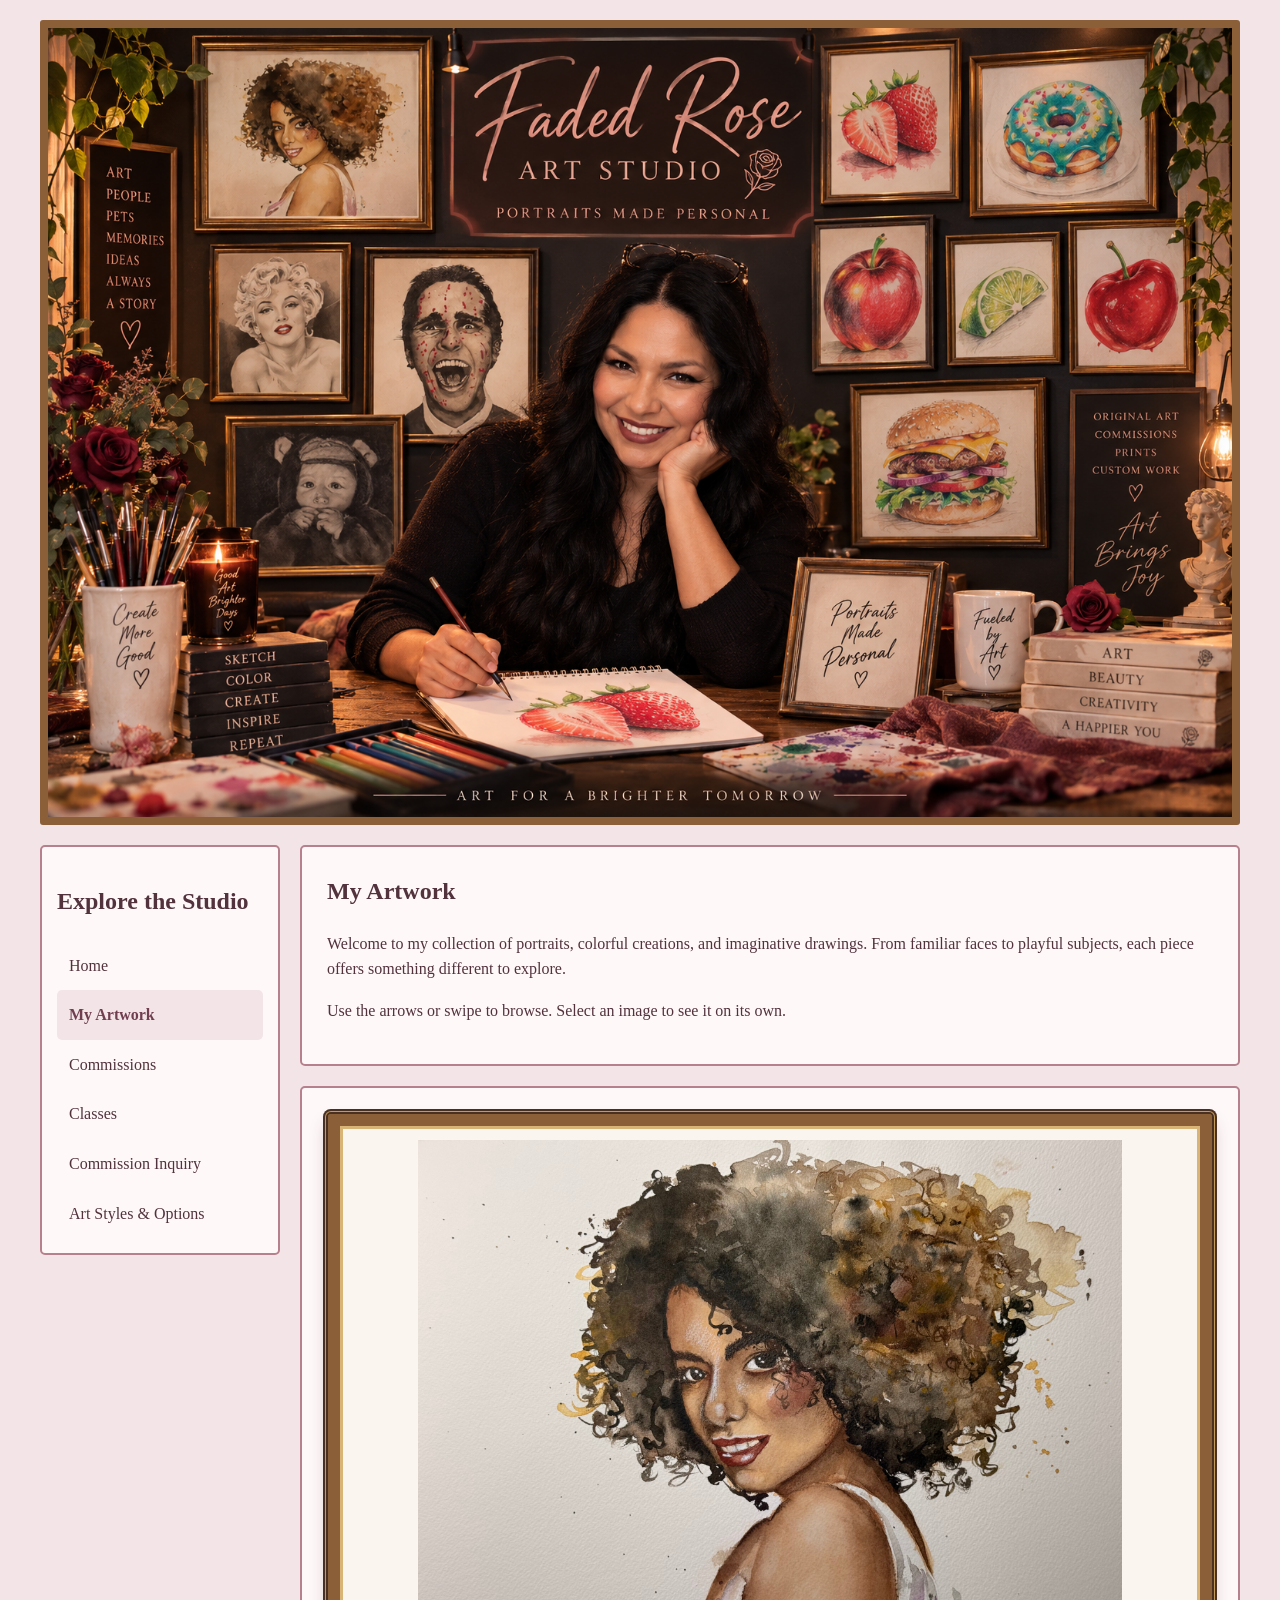
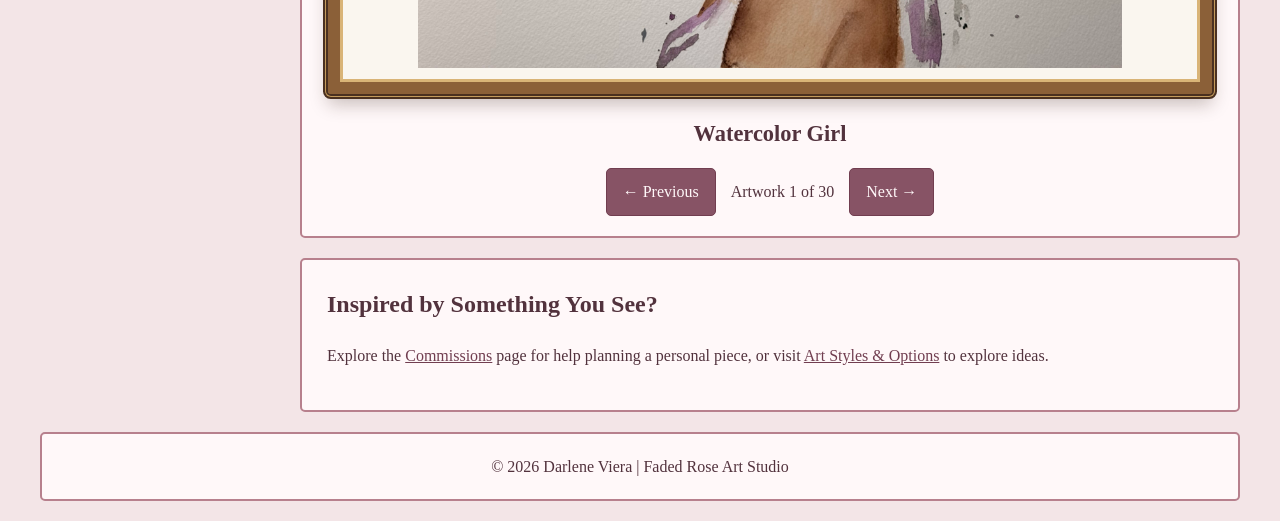
==== myArtwork.html @ 917ad541 "Add files via upload" ====
<!DOCTYPE html>
<html lang="en">

<head>
    <meta charset="UTF-8">
    <meta name="viewport" content="width=device-width, initial-scale=1.0">
    <meta name="description"
          content="Explore portraits, colorful creations, and imaginative artwork by Darlene Viera at Faded Rose Art Studio.">
    <title>My Artwork | Faded Rose Art Studio</title>
    <link rel="stylesheet" href="media.css">
    <script src="script.js" defer></script>
</head>

<body>
    <div class="container">

        <header class="studio-banner">
            <img class="studio-banner-image"
                 src="images/My Business Faded Rose 2.png"
                 alt="Faded Rose Art Studio — Portraits Made Personal">

            <!-- Bird animation reference:
            https://codepen.io/matchboxhero/pen/RLebOY -->
            <div class="bird-container bird-container--one"
                 aria-hidden="true">
                <div class="bird bird--one"></div>
            </div>

            <div class="bird-container bird-container--two"
                 aria-hidden="true">
                <div class="bird bird--two"></div>
            </div>

            <div class="bird-container bird-container--three"
                 aria-hidden="true">
                <div class="bird bird--three"></div>
            </div>

            <div class="bird-container bird-container--four"
                 aria-hidden="true">
                <div class="bird bird--four"></div>
            </div>
        </header>

        <aside>
            <h2>Explore the Studio</h2>

            <nav aria-label="Main navigation">
                <ul>
                    <li><a href="index.html">Home</a></li>
                    <li>
                        <a href="myArtwork.html" aria-current="page">
                            My Artwork
                        </a>
                    </li>
                    <li><a href="commissions.html">Commissions</a></li>
                    <li><a href="classes.html">Classes</a></li>
                    <li>
                        <a href="commission_inquiry.html">Commission Inquiry</a>
                    </li>
                    <li>
                        <a href="artStylesAndOptions.html">
                            Art Styles &amp; Options
                        </a>
                    </li>
                </ul>
            </nav>
        </aside>

        <main>
            <article>
                <h1>My Artwork</h1>
                <p>
                    Welcome to my collection of portraits, colorful
                    creations, and imaginative drawings. From familiar
                    faces to playful subjects, each piece offers
                    something different to explore.
                </p>
                <p>
                    Use the arrows or swipe to browse. Select an image
                    to see it on its own.
                </p>
            </article>

            <section class="artwork-carousel"
                     data-carousel
                     role="region"
                     aria-roledescription="carousel"
                     aria-label="Artwork collection"
                     tabindex="0">

                <figure class="carousel-figure">
                    <div class="carousel-stage">
                        <a href="images/Watercolor Girl.jpeg"
                           data-artwork-link>
                            <img src="images/Watercolor Girl.jpeg"
                                 alt="Watercolor Girl — artwork by Darlene Viera"
                                 data-artwork-image
                                 draggable="false">
                        </a>
                    </div>

                    <figcaption data-artwork-caption>
                        Watercolor Girl
                    </figcaption>
                </figure>

                <div class="carousel-controls">
                    <button type="button"
                            data-previous
                            aria-label="Previous artwork">
                        &#8592; Previous
                    </button>

                    <p data-artwork-status
                       role="status"
                       aria-live="polite"
                       aria-atomic="true">
                        Artwork 1 of 30
                    </p>

                    <button type="button"
                            data-next
                            aria-label="Next artwork">
                        Next &#8594;
                    </button>
                </div>

                <noscript>
                    <p>Enable JavaScript to browse the artwork carousel.</p>
                </noscript>
            </section>

            <article>
                <h2>Inspired by Something You See?</h2>
                <p>
                    Explore the
                    <a href="commissions.html">Commissions</a>
                    page for help planning a personal piece, or visit
                    <a href="artStylesAndOptions.html">
                        Art Styles &amp; Options</a>
                    to explore ideas.
                </p>
            </article>
        </main>

        <footer>
            <p>&copy; 2026 Darlene Viera | Faded Rose Art Studio</p>
        </footer>

    </div>
</body>
</html>
---- media.css ----
/* Faded Rose Art Studio */

*,
*::before,
*::after {
    box-sizing: border-box;
}

body {
    margin: 0;
    padding: 20px;
    background-color: #f3e5e7;
    color: #52323d;
    font-family: "Times New Roman", Times, serif;
    line-height: 1.6;
}

.container {
    display: grid;
    grid-template-areas:
        "header header"
        "sidebar content"
        "footer footer";
    grid-template-columns: 240px minmax(0, 1fr);
    gap: 20px;
    align-items: start;
    max-width: 1200px;
    margin: 0 auto;
}

/* Header */
header {
    grid-area: header;
    position: relative;
    overflow: hidden;
    padding: 50px 25px;
    border: 2px solid #b7808d;
    border-radius: 5px;
    background-color: #713e50;
    color: #fff8f9;
    text-align: center;
}

header h1,
header h2 {
    position: relative;
    z-index: 2;
}

header h1 {
    margin: 0 0 15px;
    font-size: clamp(2rem, 5vw, 3.5rem);
}

header h2 {
    max-width: 700px;
    margin: 0 auto;
    font-size: 1.25rem;
    font-weight: normal;
}

/* Full image banner */
header.studio-banner {
    padding: 0;
    background-image: none;
    isolation: isolate;
}

.studio-banner-image {
    display: block;
    width: 100%;
    height: auto;
}

/* Navigation */
aside {
    grid-area: sidebar;
    padding: 15px;
    border: 2px solid #b7808d;
    border-radius: 5px;
    background-color: #fff8f9;
}

nav ul {
    list-style: none;
    margin: 0;
    padding: 0;
}

nav li {
    list-style: none;
    margin: 0;
    padding: 0;
}

nav a {
    display: block;
    padding: 12px;
    border-radius: 5px;
    color: #52323d;
    text-decoration: none;
}

nav a:hover,
nav a:focus-visible,
nav a[aria-current="page"] {
    background-color: #f3e5e7;
    color: #713e50;
}

nav a[aria-current="page"] {
    font-weight: bold;
}

/* Main content */
main {
    grid-area: content;
    display: grid;
    min-width: 0;
    gap: 20px;
}

article {
    padding: 25px;
    border: 2px solid #b7808d;
    border-radius: 5px;
    background-color: #fff8f9;
    transition:
        transform 0.3s,
        box-shadow 0.3s,
        border-color 0.3s;
}

article:hover {
    transform: translateY(-5px);
    border-color: #52323d;
    box-shadow: 0 6px 12px rgba(113, 62, 80, 0.18);
}

article h1,
article h2 {
    margin-top: 0;
}

a {
    color: #713e50;
}

a:hover {
    color: #52323d;
}

a:focus-visible,
button:focus-visible,
input:focus-visible,
textarea:focus-visible,
select:focus-visible {
    outline: 3px solid #713e50;
    outline-offset: 3px;
}

::selection {
    background-color: #875365;
    color: #fff8f9;
}

/* Footer */
footer {
    grid-area: footer;
    padding: 20px;
    border: 2px solid #b7808d;
    border-radius: 5px;
    background-color: #fff8f9;
    color: #52323d;
    text-align: center;
}

footer p {
    margin: 0;
}

/* Flying birds
   Reference: https://codepen.io/matchboxhero/pen/RLebOY */
.bird {
    width: 88px;
    height: 125px;
    background-image: url("https://s3-us-west-2.amazonaws.com/s.cdpn.io/174479/bird-cells-new.svg");
    background-size: auto 100%;
    will-change: background-position;
    animation-name: fly-cycle;
    animation-timing-function: steps(10);
    animation-iteration-count: infinite;
}

.bird--one {
    animation-duration: 1s;
    animation-delay: -0.5s;
}

.bird--two {
    animation-duration: 0.9s;
    animation-delay: -0.75s;
}

.bird--three {
    animation-duration: 1.25s;
    animation-delay: -0.25s;
}

.bird--four {
    animation-duration: 1.1s;
    animation-delay: -0.5s;
}

.bird-container {
    position: absolute;
    z-index: 3;
    top: 12%;
    left: -10%;
    pointer-events: none;
    transform: scale(0) translateX(-10vw);
    will-change: transform;
    animation-name: fly-right-one;
    animation-timing-function: linear;
    animation-iteration-count: infinite;
}

.bird-container--one {
    animation-duration: 15s;
    animation-delay: 0s;
}

.bird-container--two {
    animation-duration: 16s;
    animation-delay: 1s;
}

.bird-container--three {
    animation-duration: 14.6s;
    animation-delay: 9.5s;
}

.bird-container--four {
    animation-duration: 16s;
    animation-delay: 10.25s;
}

@keyframes fly-cycle {
    100% {
        background-position: -900px 0;
    }
}

@keyframes fly-right-one {
    0% {
        transform: scale(0.3) translateX(-10vw);
    }

    10% {
        transform: translateY(2vh) translateX(10vw) scale(0.4);
    }

    20% {
        transform: translateY(0vh) translateX(30vw) scale(0.5);
    }

    30% {
        transform: translateY(4vh) translateX(50vw) scale(0.6);
    }

    40% {
        transform: translateY(2vh) translateX(70vw) scale(0.6);
    }

    50% {
        transform: translateY(0vh) translateX(90vw) scale(0.6);
    }

    60%,
    100% {
        transform: translateY(0vh) translateX(110vw) scale(0.6);
    }
}

/* Artwork carousel */
.artwork-carousel {
    min-width: 0;
    padding: 20px;
    border: 2px solid #b7808d;
    border-radius: 5px;
    background-color: #fff8f9;
}

.carousel-figure {
    margin: 0;
}

.carousel-stage {
    display: grid;
    place-items: center;
    height: clamp(260px, 55vw, 580px);
    border-radius: 5px;
    background-color: #f3e5e7;
}

.carousel-stage a {
    display: block;
    width: 100%;
    height: 100%;
    min-height: 0;
}

.carousel-stage img {
    display: block;
    width: 100%;
    height: 100%;
    object-fit: contain;
}

.carousel-figure figcaption {
    padding: 16px 0;
    text-align: center;
    font-size: 1.4rem;
    font-weight: bold;
}

.carousel-controls {
    display: flex;
    align-items: center;
    justify-content: center;
    flex-wrap: wrap;
    gap: 15px;
}

.carousel-controls p {
    margin: 0;
    text-align: center;
}

.carousel-controls button {
    min-height: 44px;
    padding: 10px 16px;
    border: 1px solid #713e50;
    border-radius: 5px;
    background-color: #875365;
    color: #fff8f9;
    font: inherit;
    cursor: pointer;
}

.carousel-controls button:hover {
    background-color: #713e50;
}

.artwork-carousel:focus-visible {
    outline: 3px solid #713e50;
    outline-offset: 4px;
}

/* Artwork gallery — available for individual artwork sections */
.artwork-gallery {
    display: grid;
    grid-template-columns: repeat(2, minmax(0, 1fr));
    gap: 24px;
}

.gallery-intro {
    grid-column: 1 / -1;
}

.artwork-card {
    min-width: 0;
    margin: 0;
    padding: 16px;
    border: 2px solid #b7808d;
    border-radius: 5px;
    background-color: #fff8f9;
}

.artwork-card > a {
    display: block;
}

.artwork-card img {
    display: block;
    width: 100%;
    height: auto;
}

.artwork-card figcaption {
    padding-top: 16px;
}

.artwork-card h2 {
    margin: 0 0 10px;
    font-size: 1.35rem;
}

.artwork-card p {
    margin: 0;
}

/* Tables and commissions */
table {
    width: 100%;
    table-layout: fixed;
    border: 2px solid #b7808d;
    border-collapse: collapse;
    overflow-wrap: anywhere;
}

caption {
    padding-bottom: 15px;
    text-align: left;
    font-style: italic;
}

th,
td {
    padding: 14px;
    border: 1px solid #b7808d;
    text-align: left;
    vertical-align: top;
}

thead,
tbody tr:nth-child(even) {
    background-color: #f3e5e7;
}

.commissions-content ol {
    padding-left: 24px;
}

.commissions-content li {
    margin-bottom: 15px;
}

/* Flexible cards for classes and art options */
.container-theories {
    display: flex;
    flex-flow: row wrap;
    justify-content: center;
    gap: 1rem;
}

.item {
    display: flex;
    flex-direction: column;
    align-items: center;
    justify-content: center;
    width: 200px;
    max-width: 100%;
    padding: 1rem;
    border: 1px solid #b7808d;
    border-radius: 12px;
}

/* Contact and request forms */
.contact {
    position: relative;
    display: flex;
    flex-direction: column;
    align-items: center;
    padding: 30px;
}

.contact .content {
    max-width: 800px;
    text-align: center;
}

.contact .content h2 {
    font-size: 2rem;
    font-weight: 500;
}

.container-contact {
    width: 100%;
}

.contact-info {
    display: grid;
    grid-template-columns: 1fr 2fr;
    align-items: start;
    gap: 30px;
}

.container-contact .contact-info {
    display: flex;
    flex-wrap: wrap;
    gap: 20px;
}

.contact-info .box {
    display: flex;
    padding: 20px 0;
}

.contact-info .box .text {
    margin-left: 20px;
}

.contact-form {
    width: 100%;
    min-width: 0;
    padding: 30px;
    background-color: #fff8f9;
}

.contact-form h2 {
    margin-top: 0;
    font-size: 1.875rem;
    font-weight: 500;
}

.contact-form .inputBox {
    position: relative;
    width: 100%;
    margin-top: 20px;
}

.contact-form .inputBox input,
.contact-form .inputBox textarea,
.contact-form .inputBox select {
    width: 100%;
    margin: 10px 0;
    padding: 10px;
    border: 0;
    border-bottom: 2px solid #b7808d;
    background-color: #f3e5e7;
    color: #52323d;
    font: inherit;
}

.contact-form .inputBox textarea {
    min-height: 120px;
    resize: vertical;
}

.contact-form .inputBox span {
    position: absolute;
    top: 0;
    left: 10px;
    margin: 10px 0;
    padding: 10px 0;
    pointer-events: none;
    transition: 0.3s;
}

.contact-form .inputBox input:focus ~ span,
.contact-form .inputBox input:valid ~ span,
.contact-form .inputBox textarea:focus ~ span,
.contact-form .inputBox textarea:valid ~ span {
    font-size: 12px;
    transform: translateY(-28px);
}

.contact-form .inputBox input[type="button"],
.contact-form .inputBox input[type="submit"],
.contact-form button {
    width: auto;
    min-height: 44px;
    padding: 10px 20px;
    border: none;
    border-radius: 5px;
    background-color: #875365;
    color: #fff8f9;
    font: inherit;
    cursor: pointer;
}

.contact-form .inputBox input[type="button"]:hover,
.contact-form .inputBox input[type="submit"]:hover,
.contact-form button:hover {
    background-color: #713e50;
}

#messageAlert {
    padding: 15px;
    border: 1px solid #b7808d;
    border-radius: 5px;
    background-color: #f3e5e7;
    color: #52323d;
}

/* Smaller screens */
@media screen and (max-width: 700px) {
    body {
        padding: 12px;
    }

    .container {
        grid-template-areas:
            "header"
            "sidebar"
            "content"
            "footer";
        grid-template-columns: minmax(0, 1fr);
    }

    header {
        padding: 35px 20px;
    }

    header.studio-banner {
        padding: 0;
    }

    article {
        padding: 20px;
    }

    .artwork-gallery,
    .contact-info {
        grid-template-columns: minmax(0, 1fr);
    }

    .artwork-carousel {
        padding: 12px;
    }

    .contact,
    .contact-form {
        padding: 15px;
    }
}

@media screen and (max-width: 600px) {
    th,
    td {
        padding: 8px;
    }
}

/* Respect visitors' reduced-motion settings */
@media (prefers-reduced-motion: reduce) {
    .bird-container {
        display: none;
    }

    article,
    .contact-form .inputBox span {
        transition: none;
    }

    article:hover {
        transform: none;
    }
}

/* Gallery frames inspired by the studio banner */
.carousel-stage,
.artwork-card > a,
main article > img {
    border: 12px solid #8b6038;
    border-radius: 3px;
    outline: 2px solid #4a3020;
    outline-offset: 0;
    background-color: #fff8f0;
    box-shadow:
        inset 0 0 0 3px #d9b477,
        0 0 0 3px #c39a5b,
        0 0 0 5px #4a3020,
        0 10px 18px rgba(53, 32, 22, 0.28);
}

/* An ivory mat around the carousel artwork */
.carousel-stage {
    padding: 14px;
    margin: 6px;
}

.carousel-stage img {
    object-fit: contain;
}

/* An ivory mat around gallery artwork */
.artwork-card > a {
    padding: 12px;
    margin: 6px;
}

.artwork-card img {
    width: 100%;
    height: auto;
}

/* Frame the artist photo */
main article > img {
    padding: 8px;
    margin: 8px 0 24px;
}

/* A matching outer frame for the banner */
header.studio-banner {
    border: 8px solid #8b6038;
    border-radius: 3px;
    box-shadow:
        0 0 0 2px #d9b477
        0 0 0 4px #4a3020,
        0 8px 16px rgba(53, 32, 22, 0.25);
}

/* Smaller frames on phones */
@media screen and (max-width: 700px) {
    .carousel-stage,
    .artwork-card > a,
    main article > img {
        border-width: 8px;
        padding: 8px;
    }

    header.studio-banner {
        border-width: 6px;
    }
}

/* Polished gallery presentation */
.artwork-card > a,
.carousel-stage {
    overflow: hidden;
    background-color: #faf6ef;
}

.artwork-card img,
.carousel-stage img,
main article > img {
    transition:
        transform 0.45s ease,
        box-shadow 0.45s ease;
}

/* A subtle zoom within the frame */
.artwork-card > a:hover img,
.artwork-card > a:focus-visible img,
.carousel-stage > a:hover img,
.carousel-stage > a:focus-visible img {
    transform: scale(1.025);
}

/* Give gallery cards a little depth */
.artwork-card {
    box-shadow: 0 4px 12px rgba(82, 50, 61, 0.08);
    transition: box-shadow 0.35s ease;
}

.artwork-card:hover,
.artwork-card:focus-within {
    box-shadow: 0 10px 24px rgba(82, 50, 61, 0.18);
}

/* Keep the artist photo still, with a softer shadow */
main article > img:hover {
    box-shadow:
        inset 0 0 0 3px #d9b477,
        0 0 0 3px #c39a5b,
        0 0 0 5px #4a3020,
        0 14px 24px rgba(53, 32, 22, 0.32);
}

/* Respect reduced-motion preferences */
@media (prefers-reduced-motion: reduce) {
    .artwork-card,
    .artwork-card img,
    .carousel-stage img,
    main article > img {
        transition: none;
    }

    .artwork-card > a:hover img,
    .artwork-card > a:focus-visible img,
    .carousel-stage > a:hover img,
    .carousel-stage > a:focus-visible img {
        transform: none;
    }
}
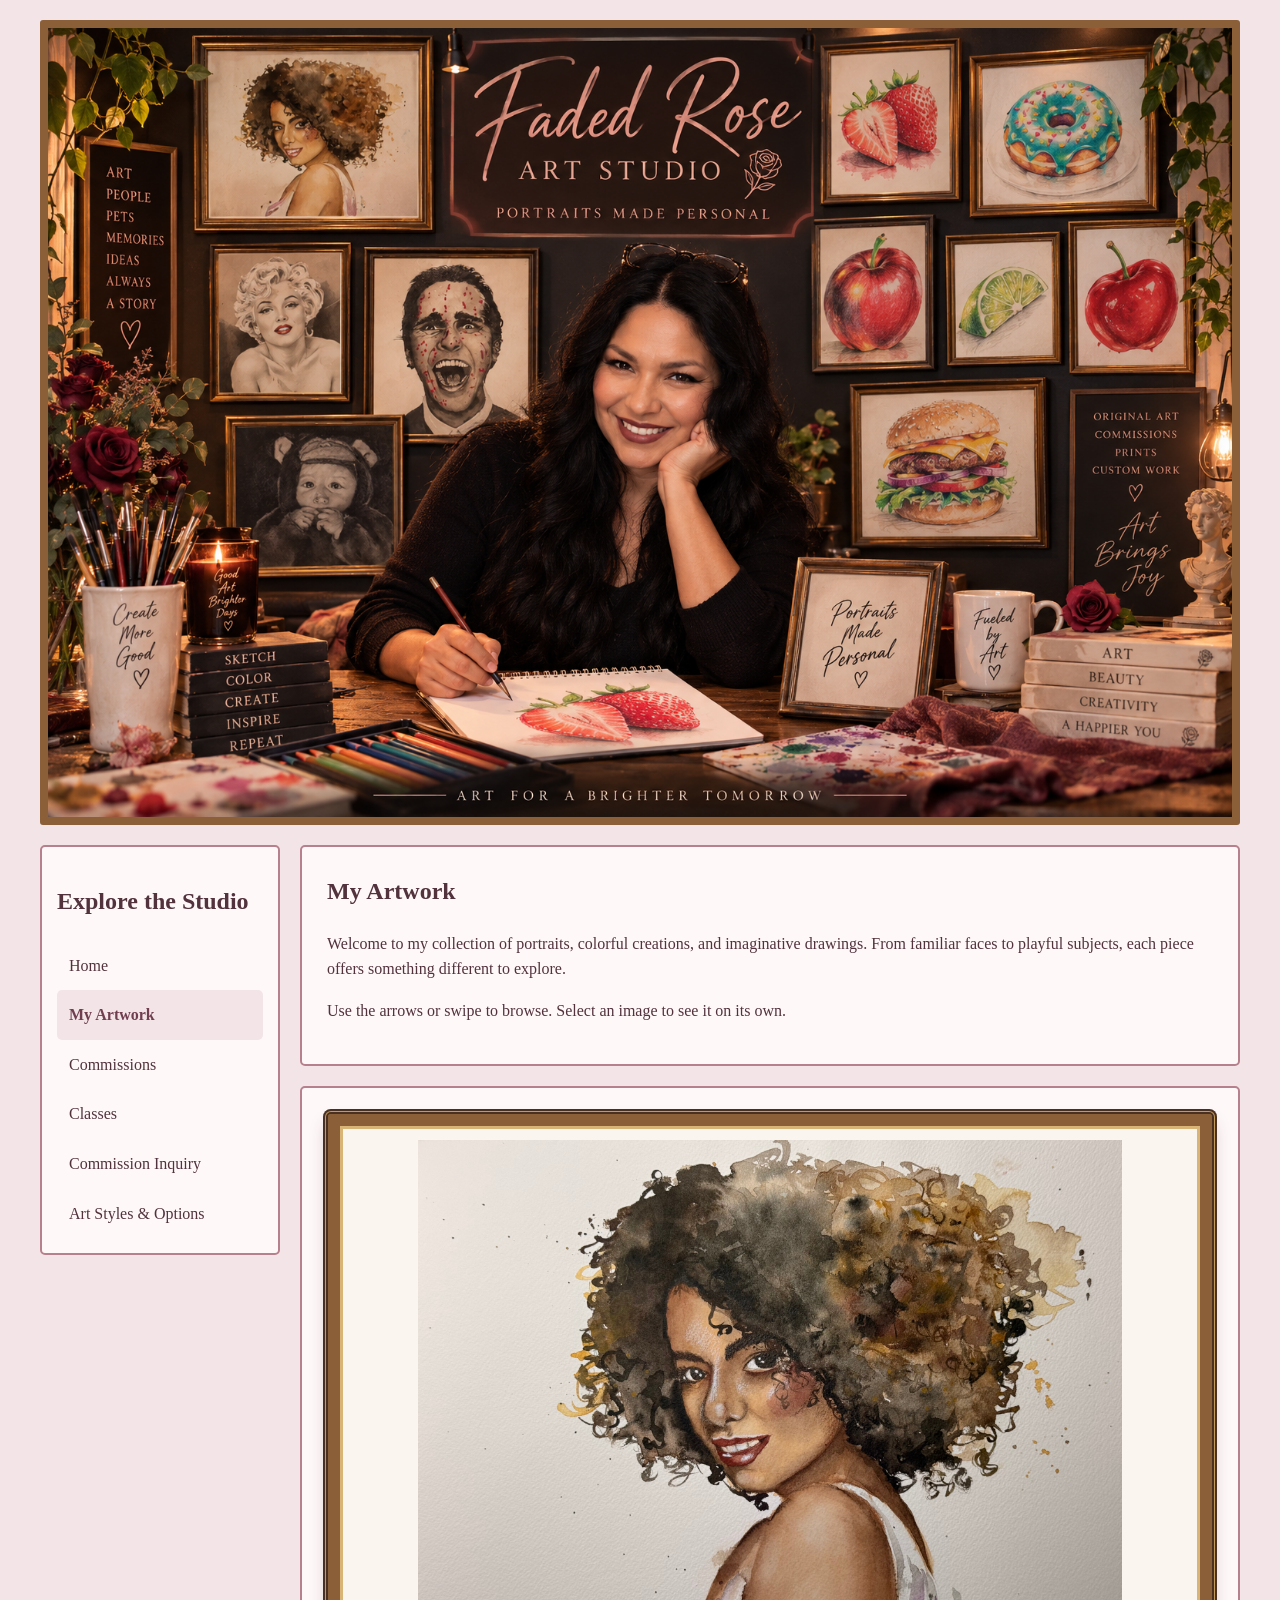
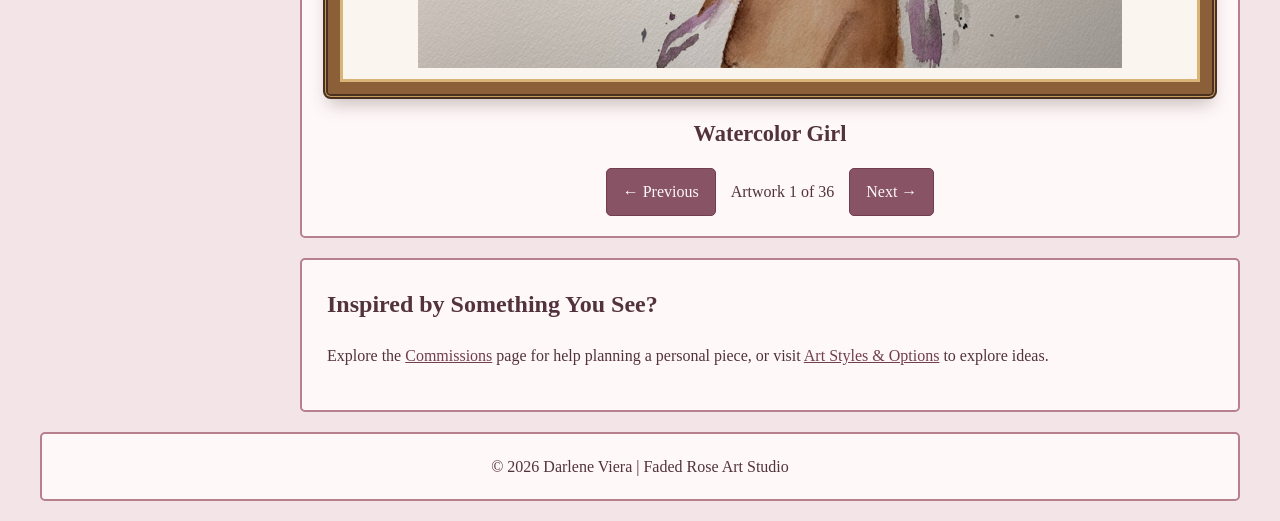
==== commit 02714003: "Expand artwork carousel to 36 pieces" ====
--- a/myArtwork.html
+++ b/myArtwork.html
@@ -116,7 +116,7 @@
                        role="status"
                        aria-live="polite"
                        aria-atomic="true">
-                        Artwork 1 of 30
+                        Artwork 1 of 36
                     </p>
 
                     <button type="button"
